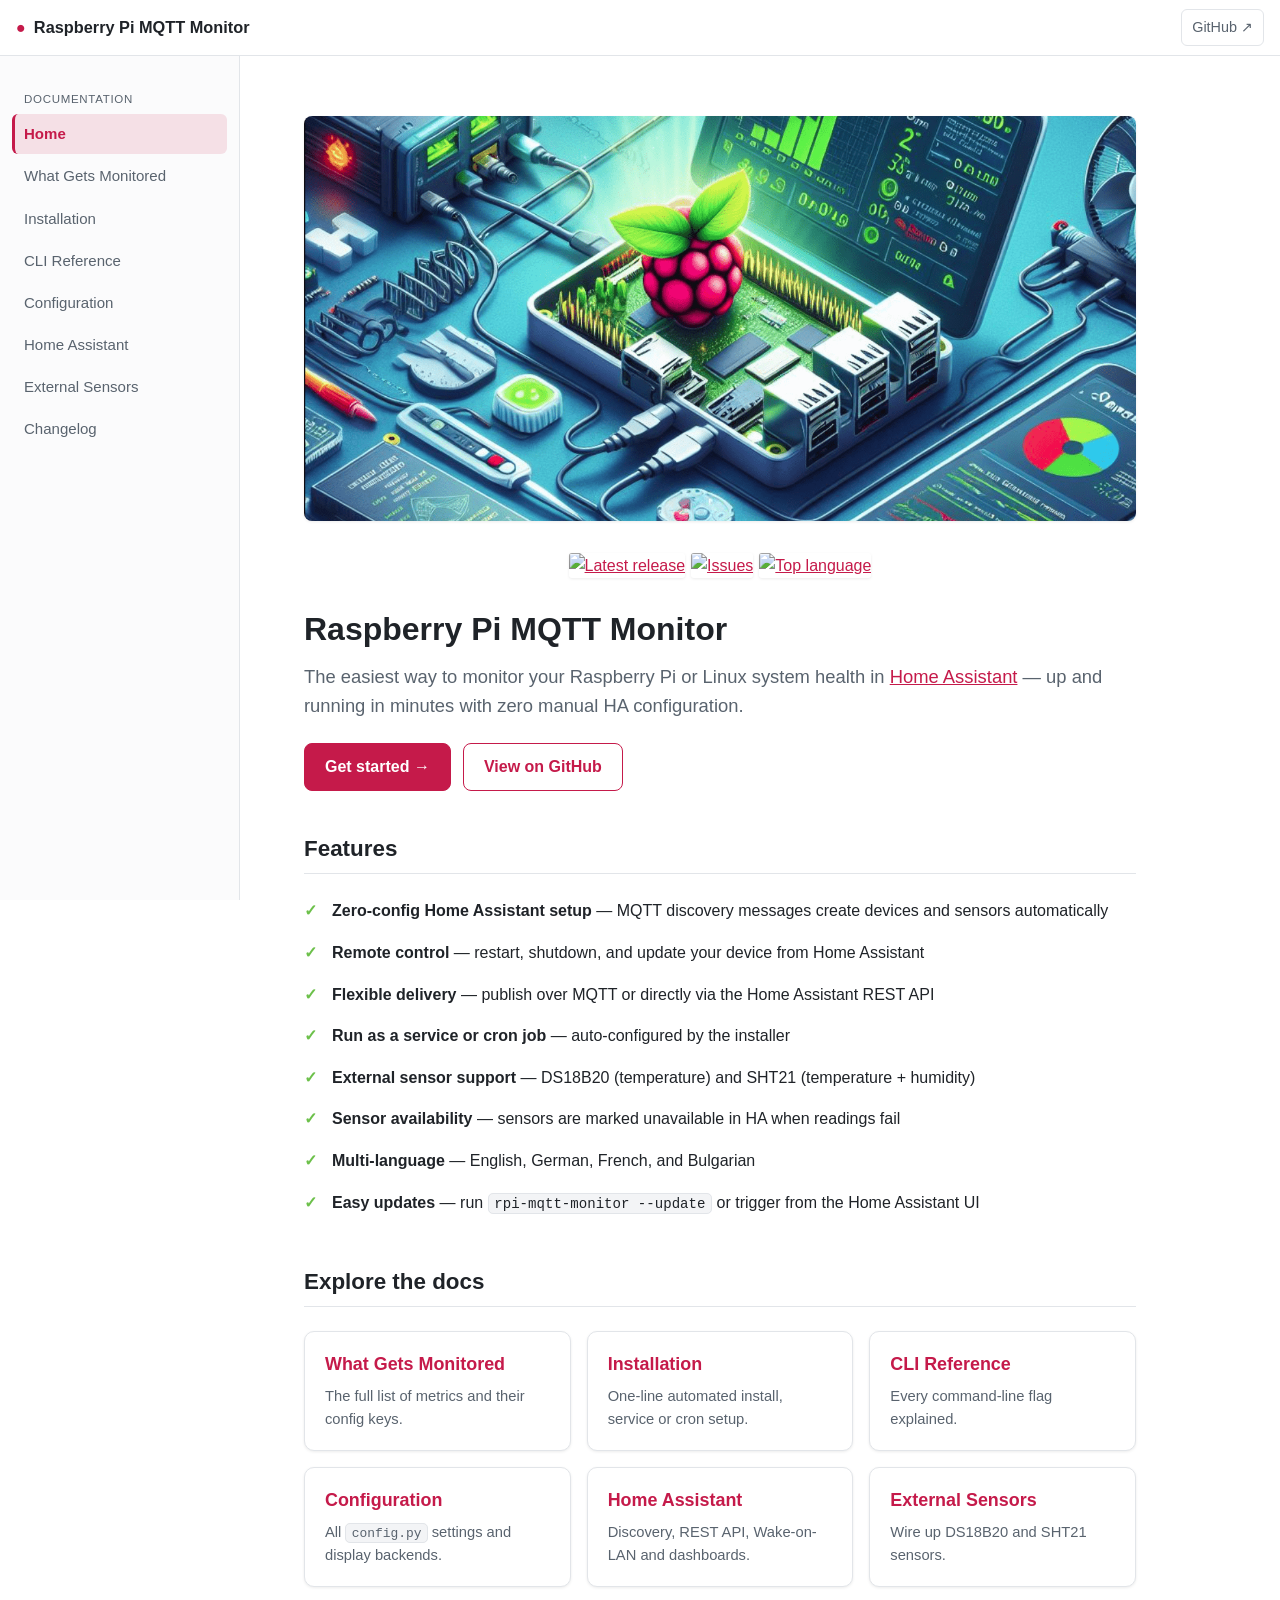
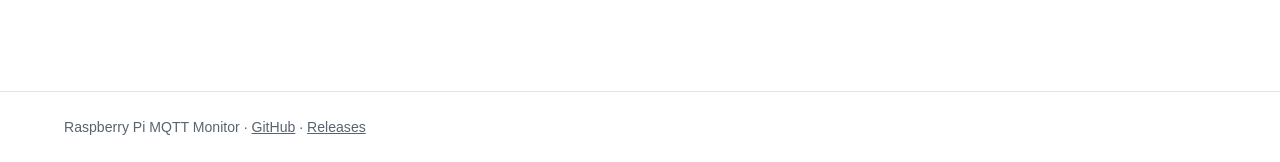
==== docs/index.html @ bc21b7c6 "Publish docs" ====
<!DOCTYPE html>
<html lang="en">
<head>
  <meta charset="UTF-8" />
  <meta name="viewport" content="width=device-width, initial-scale=1.0" />
  <title>Raspberry Pi MQTT Monitor</title>
  <meta name="description" content="Monitor your Raspberry Pi or Linux system health in Home Assistant via MQTT — up and running in minutes with zero manual HA configuration." />
  <link rel="stylesheet" href="assets/styles.css" />
  <script src="assets/nav.js" defer></script>
</head>
<body>
  <header class="site-header">
    <button class="hamburger" aria-label="Toggle navigation">☰</button>
    <a class="brand" href="index.html"><span class="dot">●</span> Raspberry Pi MQTT Monitor</a>
    <span class="spacer"></span>
    <a class="gh" href="https://github.com/hjelev/rpi-mqtt-monitor" target="_blank" rel="noopener">GitHub ↗</a>
  </header>

  <div class="layout">
    <aside class="sidebar">
      <nav>
        <div class="nav-title">Documentation</div>
        <a href="index.html" class="active">Home</a>
        <a href="monitoring.html">What Gets Monitored</a>
        <a href="installation.html">Installation</a>
        <a href="cli.html">CLI Reference</a>
        <a href="configuration.html">Configuration</a>
        <a href="home-assistant.html">Home Assistant</a>
        <a href="external-sensors.html">External Sensors</a>
        <a href="changelog.html">Changelog</a>
      </nav>
    </aside>
    <div class="backdrop"></div>

    <main class="content">
      <section class="hero">
        <figure>
          <img src="images/rpi-mqtt-monitor-2-min.png" alt="Raspberry Pi MQTT Monitor" />
        </figure>
        <div class="badges">
          <a href="https://github.com/hjelev/rpi-mqtt-monitor/releases"><img src="https://img.shields.io/github/v/release/hjelev/rpi-mqtt-monitor" alt="Latest release" /></a>
          <a href="https://github.com/hjelev/rpi-mqtt-monitor/issues"><img src="https://img.shields.io/github/issues/hjelev/rpi-mqtt-monitor" alt="Issues" /></a>
          <a href="https://github.com/hjelev/rpi-mqtt-monitor"><img src="https://img.shields.io/github/languages/top/hjelev/rpi-mqtt-monitor" alt="Top language" /></a>
        </div>
      </section>

      <h1>Raspberry Pi MQTT Monitor</h1>
      <p class="lead">The easiest way to monitor your Raspberry Pi or Linux system health in
        <a href="https://www.home-assistant.io/" target="_blank" rel="noopener">Home Assistant</a>
        — up and running in minutes with zero manual HA configuration.</p>

      <div class="cta-row">
        <a class="btn" href="installation.html">Get started →</a>
        <a class="btn secondary" href="https://github.com/hjelev/rpi-mqtt-monitor" target="_blank" rel="noopener">View on GitHub</a>
      </div>

      <h2>Features</h2>
      <ul class="feature-list">
        <li><strong>Zero-config Home Assistant setup</strong> — MQTT discovery messages create devices and sensors automatically</li>
        <li><strong>Remote control</strong> — restart, shutdown, and update your device from Home Assistant</li>
        <li><strong>Flexible delivery</strong> — publish over MQTT or directly via the Home Assistant REST API</li>
        <li><strong>Run as a service or cron job</strong> — auto-configured by the installer</li>
        <li><strong>External sensor support</strong> — DS18B20 (temperature) and SHT21 (temperature + humidity)</li>
        <li><strong>Sensor availability</strong> — sensors are marked unavailable in HA when readings fail</li>
        <li><strong>Multi-language</strong> — English, German, French, and Bulgarian</li>
        <li><strong>Easy updates</strong> — run <code>rpi-mqtt-monitor --update</code> or trigger from the Home Assistant UI</li>
      </ul>

      <h2>Explore the docs</h2>
      <div class="cards">
        <a class="card" href="monitoring.html"><h3>What Gets Monitored</h3><p>The full list of metrics and their config keys.</p></a>
        <a class="card" href="installation.html"><h3>Installation</h3><p>One-line automated install, service or cron setup.</p></a>
        <a class="card" href="cli.html"><h3>CLI Reference</h3><p>Every command-line flag explained.</p></a>
        <a class="card" href="configuration.html"><h3>Configuration</h3><p>All <code>config.py</code> settings and display backends.</p></a>
        <a class="card" href="home-assistant.html"><h3>Home Assistant</h3><p>Discovery, REST API, Wake-on-LAN and dashboards.</p></a>
        <a class="card" href="external-sensors.html"><h3>External Sensors</h3><p>Wire up DS18B20 and SHT21 sensors.</p></a>
      </div>
    </main>
  </div>

  <footer class="site-footer">
    Raspberry Pi MQTT Monitor ·
    <a href="https://github.com/hjelev/rpi-mqtt-monitor" target="_blank" rel="noopener">GitHub</a> ·
    <a href="https://github.com/hjelev/rpi-mqtt-monitor/releases" target="_blank" rel="noopener">Releases</a>
  </footer>
</body>
</html>
---- docs/assets/styles.css ----
/* Raspberry Pi MQTT Monitor — docs site
   Plain CSS, auto light/dark via prefers-color-scheme. No external dependencies. */

:root {
  --accent: #c51a4a;          /* Raspberry Pi red */
  --accent-2: #6cc04a;        /* Raspberry Pi green */
  --bg: #ffffff;
  --bg-soft: #f5f6f8;
  --bg-code: #f3f4f6;
  --sidebar-bg: #fbfbfc;
  --text: #1f2328;
  --text-soft: #59636e;
  --border: #e2e5e9;
  --link: #c51a4a;
  --shadow: 0 1px 3px rgba(0, 0, 0, 0.08);
}

@media (prefers-color-scheme: dark) {
  :root {
    --accent: #ff5277;
    --accent-2: #7bd354;
    --bg: #0d1117;
    --bg-soft: #161b22;
    --bg-code: #161b22;
    --sidebar-bg: #0f141b;
    --text: #e6edf3;
    --text-soft: #9198a1;
    --border: #2a313a;
    --link: #ff7596;
    --shadow: 0 1px 3px rgba(0, 0, 0, 0.5);
  }
}

* { box-sizing: border-box; }

html { scroll-behavior: smooth; }

body {
  margin: 0;
  font-family: -apple-system, BlinkMacSystemFont, "Segoe UI", Roboto, Helvetica, Arial,
    sans-serif, "Apple Color Emoji", "Segoe UI Emoji";
  font-size: 16px;
  line-height: 1.6;
  color: var(--text);
  background: var(--bg);
  -webkit-font-smoothing: antialiased;
}

/* ── Header ─────────────────────────────────────────── */
.site-header {
  position: sticky;
  top: 0;
  z-index: 30;
  display: flex;
  align-items: center;
  gap: 12px;
  height: 56px;
  padding: 0 16px;
  background: var(--bg);
  border-bottom: 1px solid var(--border);
}
.site-header .brand {
  font-weight: 700;
  color: var(--text);
  text-decoration: none;
  font-size: 1.02rem;
  display: flex;
  align-items: center;
  gap: 8px;
}
.site-header .brand .dot { color: var(--accent); }
.site-header .spacer { flex: 1; }
.site-header a.gh {
  color: var(--text-soft);
  text-decoration: none;
  font-size: 0.9rem;
  padding: 6px 10px;
  border: 1px solid var(--border);
  border-radius: 6px;
}
.site-header a.gh:hover { color: var(--text); border-color: var(--accent); }

.hamburger {
  display: none;
  background: none;
  border: 1px solid var(--border);
  border-radius: 6px;
  color: var(--text);
  width: 38px;
  height: 34px;
  font-size: 1.1rem;
  cursor: pointer;
}

/* ── Layout ─────────────────────────────────────────── */
.layout { display: flex; align-items: flex-start; }

.sidebar {
  flex: 0 0 240px;
  position: sticky;
  top: 56px;
  align-self: flex-start;
  height: calc(100vh - 56px);
  overflow-y: auto;
  background: var(--sidebar-bg);
  border-right: 1px solid var(--border);
  padding: 20px 12px;
}
.sidebar nav a {
  display: block;
  padding: 8px 12px;
  margin: 2px 0;
  border-radius: 6px;
  color: var(--text-soft);
  text-decoration: none;
  font-size: 0.94rem;
}
.sidebar nav a:hover { background: var(--bg-soft); color: var(--text); }
.sidebar nav a.active {
  background: color-mix(in srgb, var(--accent) 12%, transparent);
  color: var(--accent);
  font-weight: 600;
  border-left: 3px solid var(--accent);
  padding-left: 9px;
}
.sidebar .nav-title {
  font-size: 0.72rem;
  text-transform: uppercase;
  letter-spacing: 0.06em;
  color: var(--text-soft);
  padding: 14px 12px 4px;
}

.content {
  flex: 1 1 auto;
  min-width: 0;
  padding: 36px clamp(20px, 5vw, 64px) 80px;
  max-width: 960px;
}

/* ── Typography & elements ──────────────────────────── */
h1 { font-size: 2rem; margin: 0 0 0.4em; line-height: 1.2; }
h2 {
  font-size: 1.4rem;
  margin: 1.8em 0 0.6em;
  padding-bottom: 0.3em;
  border-bottom: 1px solid var(--border);
}
h3 { font-size: 1.12rem; margin: 1.5em 0 0.5em; }
p { margin: 0.7em 0; }
a { color: var(--link); }

.lead { font-size: 1.15rem; color: var(--text-soft); }

code {
  font-family: ui-monospace, SFMono-Regular, "SF Mono", Menlo, Consolas, monospace;
  font-size: 0.88em;
  background: var(--bg-code);
  border: 1px solid var(--border);
  border-radius: 5px;
  padding: 0.12em 0.4em;
}
pre {
  background: var(--bg-code);
  border: 1px solid var(--border);
  border-radius: 8px;
  padding: 16px;
  overflow-x: auto;
  line-height: 1.5;
}
pre code { background: none; border: none; padding: 0; font-size: 0.86rem; }

blockquote {
  margin: 1.2em 0;
  padding: 12px 16px;
  background: var(--bg-soft);
  border-left: 4px solid var(--accent-2);
  border-radius: 0 6px 6px 0;
  color: var(--text-soft);
}
blockquote p { margin: 0; }

table {
  width: 100%;
  border-collapse: collapse;
  margin: 1.2em 0;
  font-size: 0.94rem;
}
th, td {
  text-align: left;
  padding: 9px 14px;
  border: 1px solid var(--border);
}
thead th { background: var(--bg-soft); }
tbody tr:nth-child(even) { background: var(--bg-soft); }

img { max-width: 100%; height: auto; border-radius: 8px; }
figure { margin: 1.5em 0; text-align: center; }

hr { border: none; border-top: 1px solid var(--border); margin: 2em 0; }

/* ── Hero / home ────────────────────────────────────── */
.hero { text-align: center; margin-bottom: 2em; }
.hero img { box-shadow: var(--shadow); }
.badges { display: flex; flex-wrap: wrap; gap: 6px; justify-content: center; margin: 1em 0; }
.badges img { border-radius: 3px; }

.btn {
  display: inline-block;
  background: var(--accent);
  color: #fff;
  text-decoration: none;
  padding: 10px 20px;
  border-radius: 8px;
  font-weight: 600;
  border: 1px solid var(--accent);
}
.btn:hover { filter: brightness(1.08); }
.btn.secondary { background: transparent; color: var(--accent); }

.cta-row { display: flex; flex-wrap: wrap; gap: 12px; margin: 1.4em 0; }

/* feature + link cards */
.cards { display: grid; grid-template-columns: repeat(auto-fit, minmax(240px, 1fr)); gap: 16px; margin: 1.5em 0; }
.card {
  display: block;
  border: 1px solid var(--border);
  border-radius: 10px;
  padding: 18px 20px;
  background: var(--bg);
  text-decoration: none;
  color: var(--text);
  box-shadow: var(--shadow);
}
a.card:hover { border-color: var(--accent); transform: translateY(-2px); transition: 0.15s; }
.card h3 { margin: 0 0 6px; color: var(--accent); }
.card p { margin: 0; color: var(--text-soft); font-size: 0.92rem; }

.feature-list { list-style: none; padding: 0; }
.feature-list li { padding: 8px 0 8px 28px; position: relative; }
.feature-list li::before {
  content: "✓";
  position: absolute;
  left: 0;
  color: var(--accent-2);
  font-weight: 700;
}

/* ── Footer ─────────────────────────────────────────── */
.site-footer {
  border-top: 1px solid var(--border);
  padding: 24px clamp(20px, 5vw, 64px);
  color: var(--text-soft);
  font-size: 0.88rem;
}
.site-footer a { color: var(--text-soft); }

/* backdrop for mobile drawer */
.backdrop {
  display: none;
  position: fixed;
  inset: 56px 0 0 0;
  background: rgba(0, 0, 0, 0.4);
  z-index: 19;
}

/* ── Responsive ─────────────────────────────────────── */
@media (max-width: 900px) {
  .hamburger { display: inline-block; }
  .sidebar {
    position: fixed;
    top: 56px;
    left: 0;
    z-index: 20;
    width: 260px;
    height: calc(100vh - 56px);
    transform: translateX(-100%);
    transition: transform 0.2s ease;
  }
  .sidebar.open { transform: translateX(0); box-shadow: var(--shadow); }
  .backdrop.show { display: block; }
  .content { padding-top: 24px; }
}
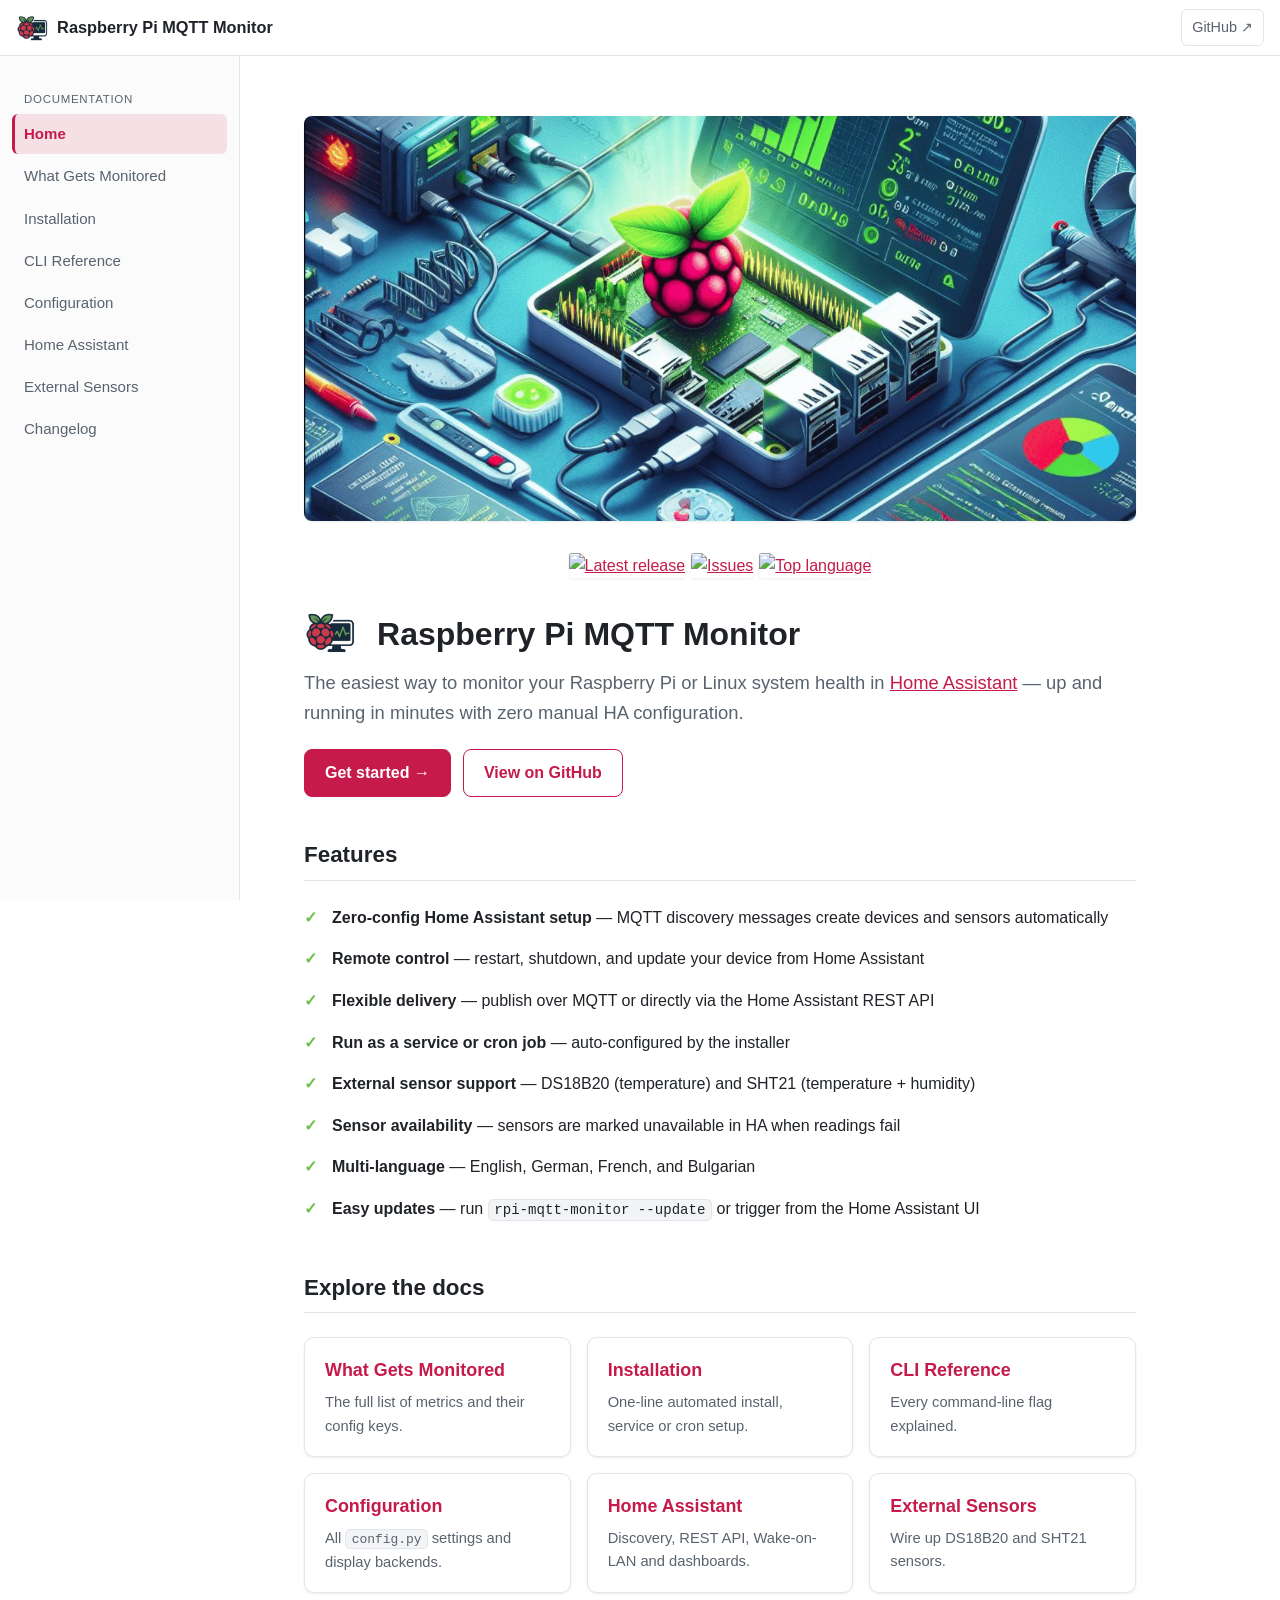
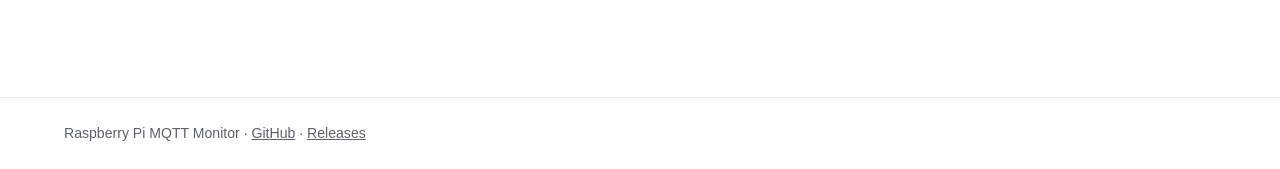
==== commit bf315c57: "Add logo" ====
--- a/docs/index.html
+++ b/docs/index.html
@@ -5,13 +5,14 @@
   <meta name="viewport" content="width=device-width, initial-scale=1.0" />
   <title>Raspberry Pi MQTT Monitor</title>
   <meta name="description" content="Monitor your Raspberry Pi or Linux system health in Home Assistant via MQTT — up and running in minutes with zero manual HA configuration." />
+  <link rel="icon" type="image/png" href="images/logo_small.png" />
   <link rel="stylesheet" href="assets/styles.css" />
   <script src="assets/nav.js" defer></script>
 </head>
 <body>
   <header class="site-header">
     <button class="hamburger" aria-label="Toggle navigation">☰</button>
-    <a class="brand" href="index.html"><span class="dot">●</span> Raspberry Pi MQTT Monitor</a>
+    <a class="brand" href="index.html"><img class="brand-logo" src="images/logo_small.png" alt="" /> Raspberry Pi MQTT Monitor</a>
     <span class="spacer"></span>
     <a class="gh" href="https://github.com/hjelev/rpi-mqtt-monitor" target="_blank" rel="noopener">GitHub ↗</a>
   </header>
@@ -44,7 +45,7 @@
         </div>
       </section>
 
-      <h1>Raspberry Pi MQTT Monitor</h1>
+      <h1><img class="h1-logo" src="images/logo_small.png" alt="" /> Raspberry Pi MQTT Monitor</h1>
       <p class="lead">The easiest way to monitor your Raspberry Pi or Linux system health in
         <a href="https://www.home-assistant.io/" target="_blank" rel="noopener">Home Assistant</a>
         — up and running in minutes with zero manual HA configuration.</p>
--- a/docs/assets/styles.css
+++ b/docs/assets/styles.css
@@ -68,7 +68,8 @@
   align-items: center;
   gap: 8px;
 }
-.site-header .brand .dot { color: var(--accent); }
+.site-header .brand .brand-logo { height: 28px; width: auto; display: block; }
+h1 .h1-logo { height: 1.4em; width: auto; vertical-align: -0.3em; margin-right: 0.35em; }
 .site-header .spacer { flex: 1; }
 .site-header a.gh {
   color: var(--text-soft);
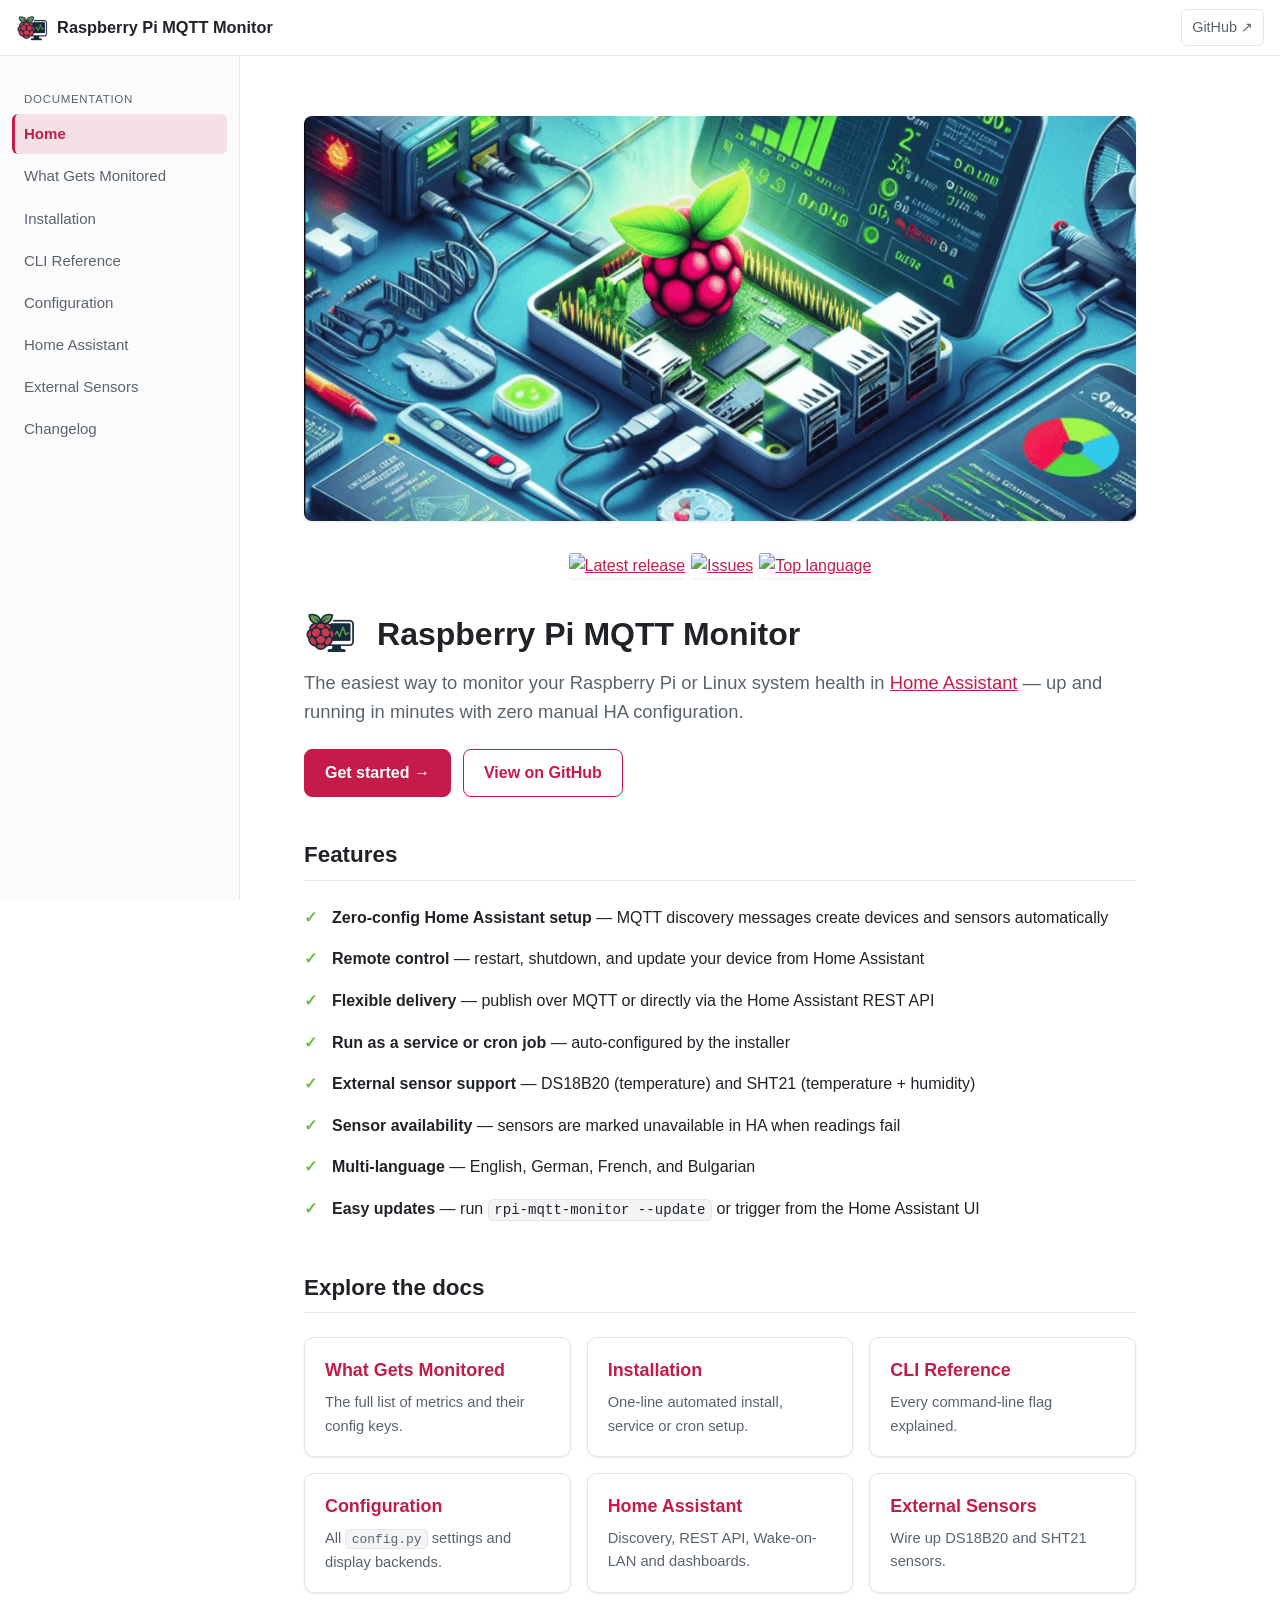
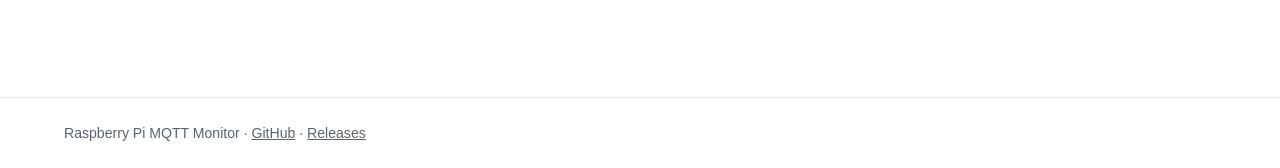
==== commit 61498d4f: "Update and optimize images" ====
--- a/docs/index.html
+++ b/docs/index.html
@@ -36,7 +36,7 @@
     <main class="content">
       <section class="hero">
         <figure>
-          <img src="images/rpi-mqtt-monitor-2-min.png" alt="Raspberry Pi MQTT Monitor" />
+          <img src="images/rpi-mqtt-monitor-min.png" alt="Raspberry Pi MQTT Monitor" />
         </figure>
         <div class="badges">
           <a href="https://github.com/hjelev/rpi-mqtt-monitor/releases"><img src="https://img.shields.io/github/v/release/hjelev/rpi-mqtt-monitor" alt="Latest release" /></a>
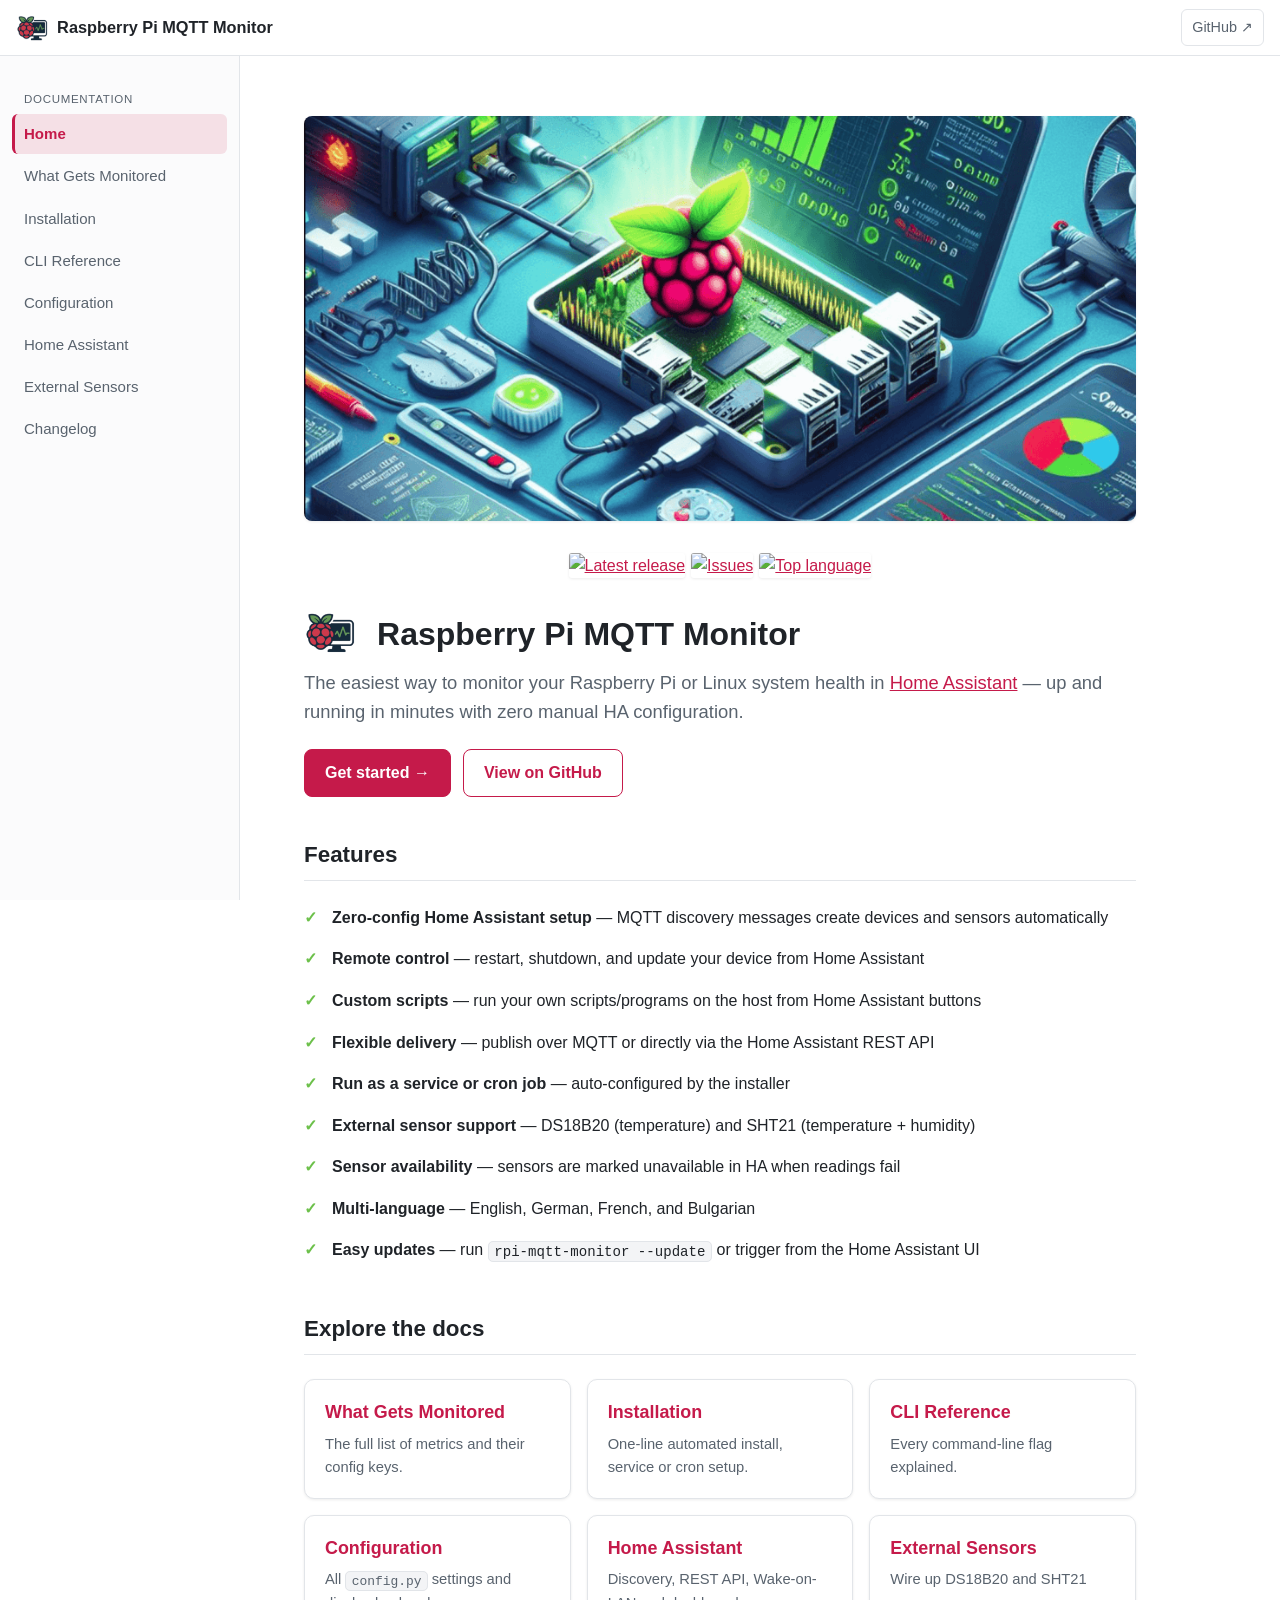
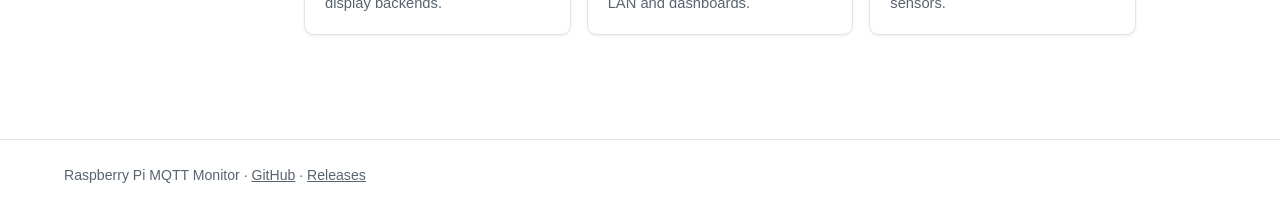
==== commit dfbaec65: "Add new features to readme and docs" ====
--- a/docs/index.html
+++ b/docs/index.html
@@ -59,6 +59,7 @@
       <ul class="feature-list">
         <li><strong>Zero-config Home Assistant setup</strong> — MQTT discovery messages create devices and sensors automatically</li>
         <li><strong>Remote control</strong> — restart, shutdown, and update your device from Home Assistant</li>
+        <li><strong>Custom scripts</strong> — run your own scripts/programs on the host from Home Assistant buttons</li>
         <li><strong>Flexible delivery</strong> — publish over MQTT or directly via the Home Assistant REST API</li>
         <li><strong>Run as a service or cron job</strong> — auto-configured by the installer</li>
         <li><strong>External sensor support</strong> — DS18B20 (temperature) and SHT21 (temperature + humidity)</li>
--- a/docs/assets/styles.css
+++ b/docs/assets/styles.css
@@ -170,6 +170,38 @@
   line-height: 1.5;
 }
 pre code { background: none; border: none; padding: 0; font-size: 0.86rem; }
+
+/* Code block with GitHub-style copy button */
+.codeblock { position: relative; margin: 1.2em 0; }
+.codeblock pre { margin: 0; padding-right: 52px; }
+.codeblock.wrap pre {
+  white-space: pre-wrap;
+  word-break: break-all;
+  overflow-x: visible;
+}
+.copy-btn {
+  position: absolute;
+  top: 8px;
+  right: 8px;
+  display: inline-flex;
+  align-items: center;
+  justify-content: center;
+  width: 32px;
+  height: 32px;
+  padding: 0;
+  background: var(--bg);
+  border: 1px solid var(--border);
+  border-radius: 6px;
+  color: var(--text-soft);
+  cursor: pointer;
+  opacity: 0.6;
+  transition: opacity 0.15s, color 0.15s, border-color 0.15s, background 0.15s;
+}
+.codeblock:hover .copy-btn,
+.copy-btn:focus-visible { opacity: 1; }
+.copy-btn:hover { color: var(--accent); border-color: var(--accent); }
+.copy-btn.copied { color: var(--accent-2); border-color: var(--accent-2); opacity: 1; }
+.copy-btn svg { width: 16px; height: 16px; fill: currentColor; }
 
 blockquote {
   margin: 1.2em 0;
